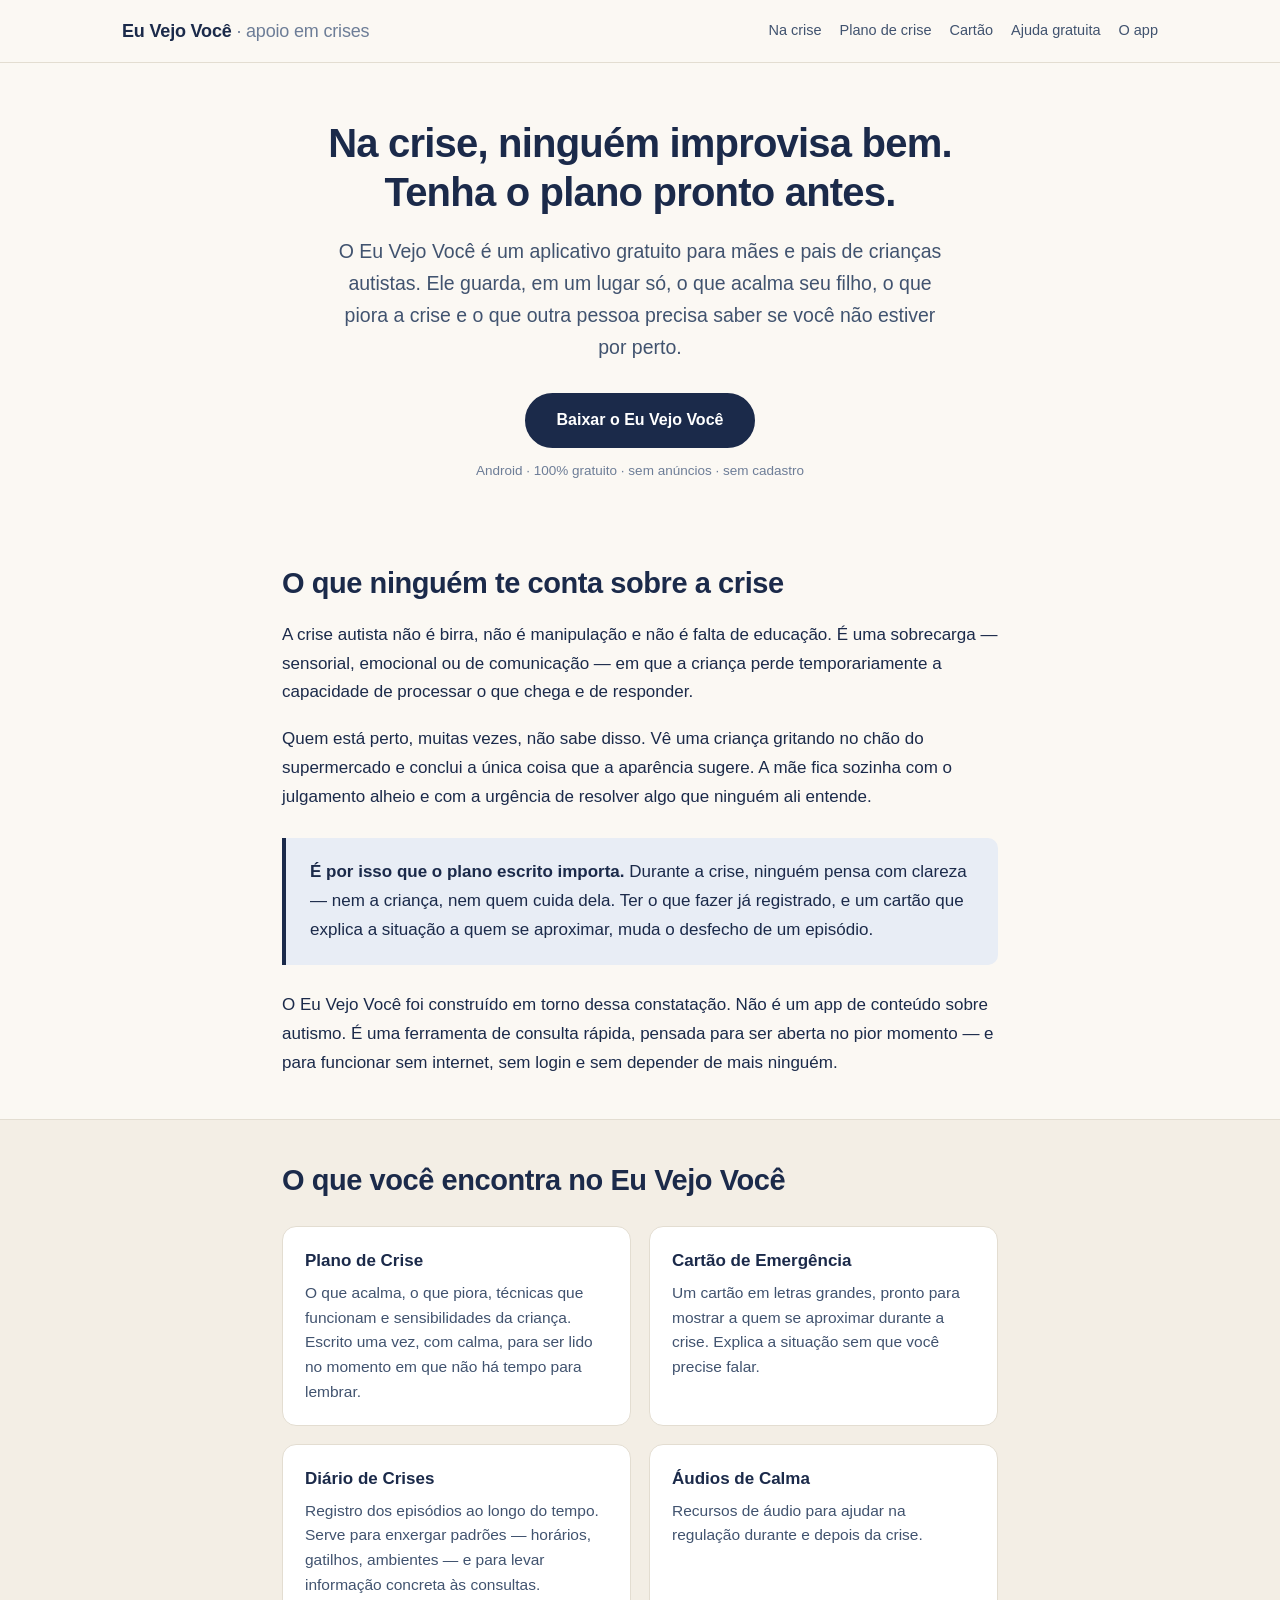
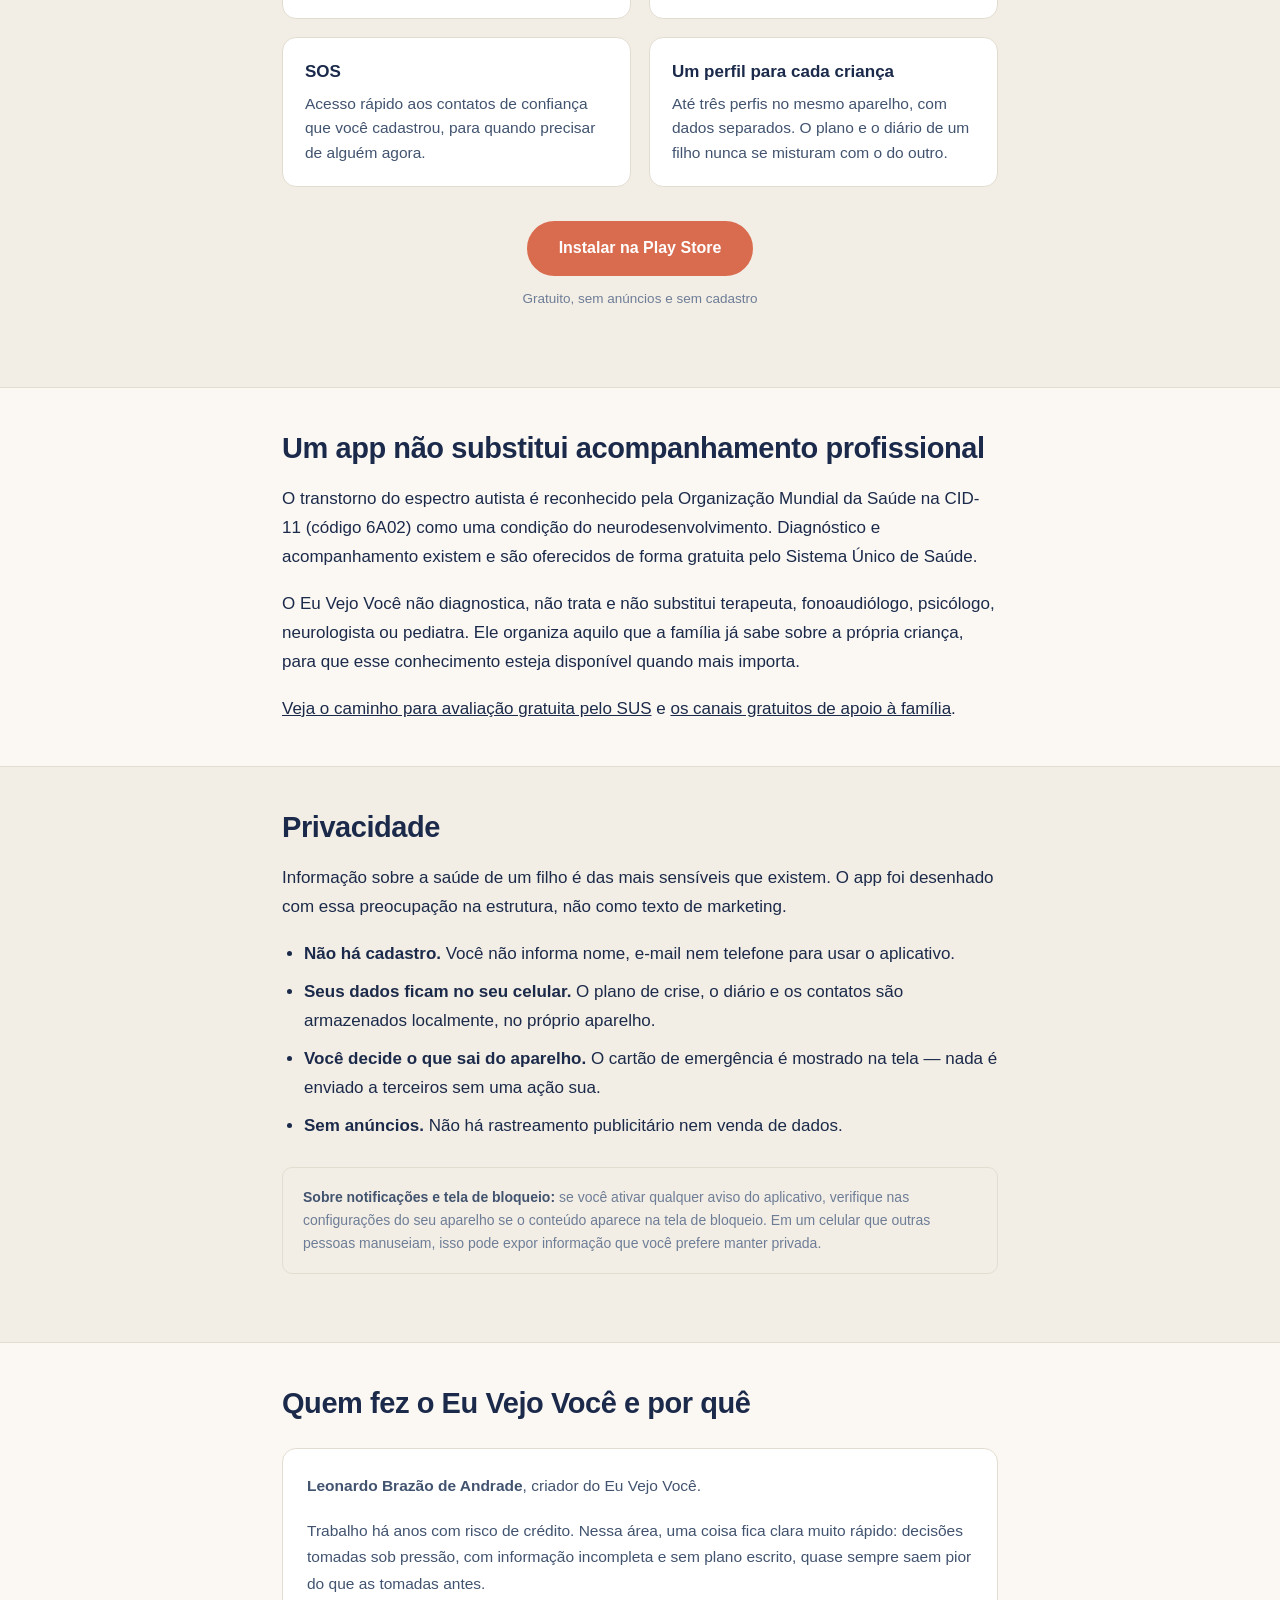
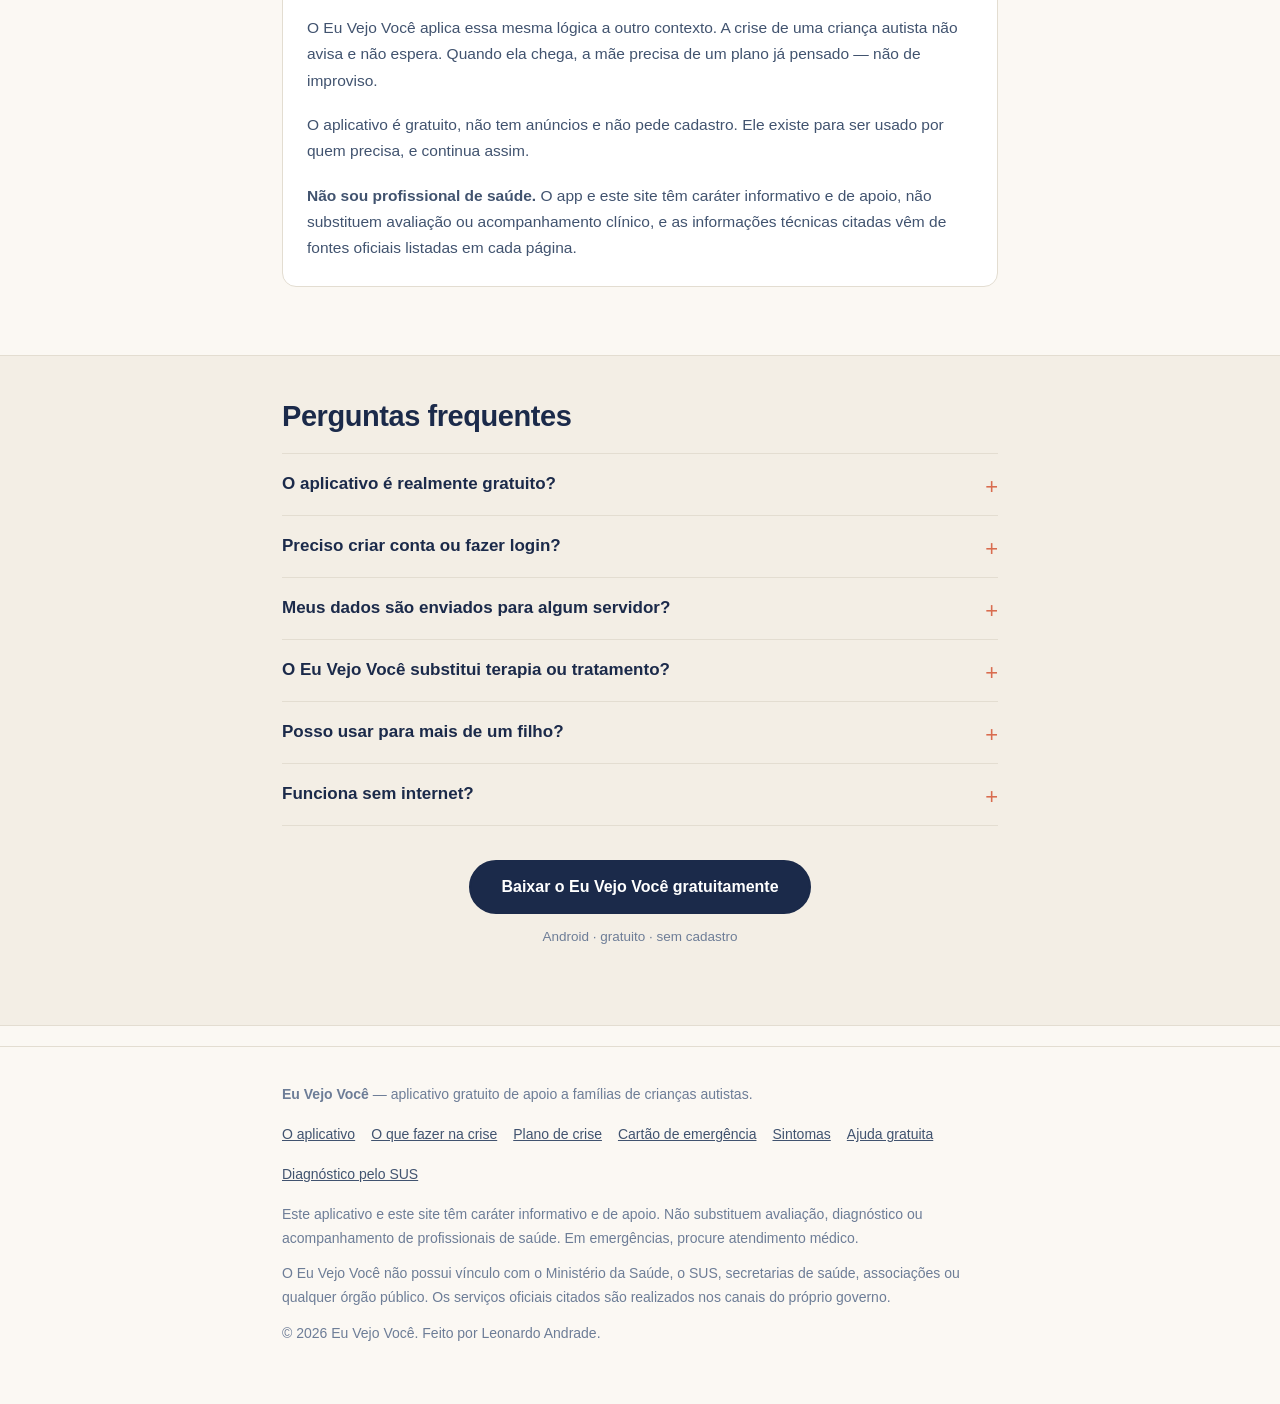
==== index.html @ 88e4e33b "Create index.html" ====
<!DOCTYPE html>
<html lang="pt-BR">
<head>
<meta charset="utf-8">
<meta name="viewport" content="width=device-width, initial-scale=1">
<title>Eu Vejo Você — app gratuito para mães de crianças autistas em crise</title>
<meta name="description" content="App gratuito que ajuda mães de crianças autistas a atravessar a crise: plano escrito, cartão de emergência e registro dos episódios. Sem cadastro e sem anúncios.">
<meta name="robots" content="index, follow">
<link rel="canonical" href="https://leoandradefr.github.io/eu-vejo-voce/">
<meta property="og:type" content="website">
<meta property="og:title" content="Eu Vejo Você — app gratuito para mães de crianças autistas">
<meta property="og:description" content="Plano de crise, cartão de emergência e diário de crises em um app gratuito, sem cadastro e sem anúncios.">
<meta property="og:url" content="https://leoandradefr.github.io/eu-vejo-voce/">
<meta property="og:locale" content="pt_BR">
<link rel="stylesheet" href="style.css">
<script type="application/ld+json">
{
  "@context": "https://schema.org",
  "@type": "SoftwareApplication",
  "name": "Eu Vejo Você",
  "applicationCategory": "HealthApplication",
  "operatingSystem": "Android",
  "url": "https://leoandradefr.github.io/eu-vejo-voce/",
  "installUrl": "https://play.google.com/store/apps/details?id=br.com.leonardo_andrade.eu_vejo_voce",
  "inLanguage": "pt-BR",
  "description": "Aplicativo gratuito de apoio a famílias de crianças autistas: plano de crise, cartão de emergência para mostrar a terceiros e registro dos episódios.",
  "offers": {
    "@type": "Offer",
    "price": "0",
    "priceCurrency": "BRL"
  },
  "author": {
    "@type": "Person",
    "name": "Leonardo Brazão de Andrade"
  }
}
</script>
</head>
<body>
<a class="skip-link" href="#conteudo">Ir para o conteúdo</a>

<header class="site">
  <div class="wrap-wide">
    <a class="brand" href="index.html">Eu Vejo Você <span>· apoio em crises</span></a>
    <nav class="site">
      <a href="como-acalmar-crianca-autista-em-crise.html">Na crise</a>
      <a href="plano-de-crise-autismo.html">Plano de crise</a>
      <a href="cartao-de-emergencia-autismo.html">Cartão</a>
      <a href="onde-buscar-ajuda-gratuita-autismo.html">Ajuda gratuita</a>
      <a href="app.html">O app</a>
    </nav>
  </div>
</header>

<main id="conteudo">

  <div class="wrap">
    <div class="hero">
      <h1>Na crise, ninguém improvisa bem. Tenha o plano pronto antes.</h1>
      <p class="lead">O Eu Vejo Você é um aplicativo gratuito para mães e pais de crianças autistas. Ele guarda, em um lugar só, o que acalma seu filho, o que piora a crise e o que outra pessoa precisa saber se você não estiver por perto.</p>
      <a class="btn" href="https://play.google.com/store/apps/details?id=br.com.leonardo_andrade.eu_vejo_voce">Baixar o Eu Vejo Você</a>
      <span class="btn-note">Android · 100% gratuito · sem anúncios · sem cadastro</span>
    </div>
  </div>

  <section>
    <div class="wrap">
      <h2>O que ninguém te conta sobre a crise</h2>
      <p>A crise autista não é birra, não é manipulação e não é falta de educação. É uma sobrecarga — sensorial, emocional ou de comunicação — em que a criança perde temporariamente a capacidade de processar o que chega e de responder.</p>
      <p>Quem está perto, muitas vezes, não sabe disso. Vê uma criança gritando no chão do supermercado e conclui a única coisa que a aparência sugere. A mãe fica sozinha com o julgamento alheio e com a urgência de resolver algo que ninguém ali entende.</p>
      <div class="callout">
        <p><strong>É por isso que o plano escrito importa.</strong> Durante a crise, ninguém pensa com clareza — nem a criança, nem quem cuida dela. Ter o que fazer já registrado, e um cartão que explica a situação a quem se aproximar, muda o desfecho de um episódio.</p>
      </div>
      <p>O Eu Vejo Você foi construído em torno dessa constatação. Não é um app de conteúdo sobre autismo. É uma ferramenta de consulta rápida, pensada para ser aberta no pior momento — e para funcionar sem internet, sem login e sem depender de mais ninguém.</p>
    </div>
  </section>

  <section class="alt">
    <div class="wrap">
      <h2>O que você encontra no Eu Vejo Você</h2>
      <div class="cards">
        <div class="card">
          <h3>Plano de Crise</h3>
          <p>O que acalma, o que piora, técnicas que funcionam e sensibilidades da criança. Escrito uma vez, com calma, para ser lido no momento em que não há tempo para lembrar.</p>
        </div>
        <div class="card">
          <h3>Cartão de Emergência</h3>
          <p>Um cartão em letras grandes, pronto para mostrar a quem se aproximar durante a crise. Explica a situação sem que você precise falar.</p>
        </div>
        <div class="card">
          <h3>Diário de Crises</h3>
          <p>Registro dos episódios ao longo do tempo. Serve para enxergar padrões — horários, gatilhos, ambientes — e para levar informação concreta às consultas.</p>
        </div>
        <div class="card">
          <h3>Áudios de Calma</h3>
          <p>Recursos de áudio para ajudar na regulação durante e depois da crise.</p>
        </div>
        <div class="card">
          <h3>SOS</h3>
          <p>Acesso rápido aos contatos de confiança que você cadastrou, para quando precisar de alguém agora.</p>
        </div>
        <div class="card">
          <h3>Um perfil para cada criança</h3>
          <p>Até três perfis no mesmo aparelho, com dados separados. O plano e o diário de um filho nunca se misturam com o do outro.</p>
        </div>
      </div>
      <div class="btn-row">
        <a class="btn btn-warm" href="https://play.google.com/store/apps/details?id=br.com.leonardo_andrade.eu_vejo_voce">Instalar na Play Store</a>
        <span class="btn-note">Gratuito, sem anúncios e sem cadastro</span>
      </div>
    </div>
  </section>

  <section>
    <div class="wrap">
      <h2>Um app não substitui acompanhamento profissional</h2>
      <p>O transtorno do espectro autista é reconhecido pela Organização Mundial da Saúde na CID-11 (código 6A02) como uma condição do neurodesenvolvimento. Diagnóstico e acompanhamento existem e são oferecidos de forma gratuita pelo Sistema Único de Saúde.</p>
      <p>O Eu Vejo Você não diagnostica, não trata e não substitui terapeuta, fonoaudiólogo, psicólogo, neurologista ou pediatra. Ele organiza aquilo que a família já sabe sobre a própria criança, para que esse conhecimento esteja disponível quando mais importa.</p>
      <p><a href="diagnostico-de-autismo-pelo-sus.html">Veja o caminho para avaliação gratuita pelo SUS</a> e <a href="onde-buscar-ajuda-gratuita-autismo.html">os canais gratuitos de apoio à família</a>.</p>
    </div>
  </section>

  <section class="alt">
    <div class="wrap">
      <h2>Privacidade</h2>
      <p>Informação sobre a saúde de um filho é das mais sensíveis que existem. O app foi desenhado com essa preocupação na estrutura, não como texto de marketing.</p>
      <ul>
        <li><strong>Não há cadastro.</strong> Você não informa nome, e-mail nem telefone para usar o aplicativo.</li>
        <li><strong>Seus dados ficam no seu celular.</strong> O plano de crise, o diário e os contatos são armazenados localmente, no próprio aparelho.</li>
        <li><strong>Você decide o que sai do aparelho.</strong> O cartão de emergência é mostrado na tela — nada é enviado a terceiros sem uma ação sua.</li>
        <li><strong>Sem anúncios.</strong> Não há rastreamento publicitário nem venda de dados.</li>
      </ul>
      <div class="notice">
        <strong>Sobre notificações e tela de bloqueio:</strong> se você ativar qualquer aviso do aplicativo, verifique nas configurações do seu aparelho se o conteúdo aparece na tela de bloqueio. Em um celular que outras pessoas manuseiam, isso pode expor informação que você prefere manter privada.
      </div>
    </div>
  </section>

  <section>
    <div class="wrap">
      <h2>Quem fez o Eu Vejo Você e por quê</h2>
      <div class="author">
        <div class="author-text">
          <p><strong>Leonardo Brazão de Andrade</strong>, criador do Eu Vejo Você.</p>
          <p>Trabalho há anos com risco de crédito. Nessa área, uma coisa fica clara muito rápido: decisões tomadas sob pressão, com informação incompleta e sem plano escrito, quase sempre saem pior do que as tomadas antes.</p>
          <p>O Eu Vejo Você aplica essa mesma lógica a outro contexto. A crise de uma criança autista não avisa e não espera. Quando ela chega, a mãe precisa de um plano já pensado — não de improviso.</p>
          <p>O aplicativo é gratuito, não tem anúncios e não pede cadastro. Ele existe para ser usado por quem precisa, e continua assim.</p>
          <p><strong>Não sou profissional de saúde.</strong> O app e este site têm caráter informativo e de apoio, não substituem avaliação ou acompanhamento clínico, e as informações técnicas citadas vêm de fontes oficiais listadas em cada página.</p>
        </div>
      </div>
    </div>
  </section>

  <section class="alt">
    <div class="wrap">
      <h2>Perguntas frequentes</h2>
      <div class="faq">
        <details>
          <summary>O aplicativo é realmente gratuito?</summary>
          <p>Sim. Não existe assinatura, compra dentro do aplicativo nem anúncio. O Eu Vejo Você é gratuito para todo mundo.</p>
        </details>
        <details>
          <summary>Preciso criar conta ou fazer login?</summary>
          <p>Não. O app não exige cadastro. Você abre e usa.</p>
        </details>
        <details>
          <summary>Meus dados são enviados para algum servidor?</summary>
          <p>Não. O plano de crise, o diário de crises e os contatos ficam armazenados no seu próprio celular. Não há envio automático dessas informações para terceiros.</p>
        </details>
        <details>
          <summary>O Eu Vejo Você substitui terapia ou tratamento?</summary>
          <p>Não. Ele é uma ferramenta de organização e apoio à família e não substitui acompanhamento profissional. Se você precisa de avaliação ou tratamento, procure uma UBS ou um CAPS — o atendimento é gratuito pelo SUS.</p>
        </details>
        <details>
          <summary>Posso usar para mais de um filho?</summary>
          <p>Sim. O app permite até três perfis, com plano de crise e diário separados para cada criança.</p>
        </details>
        <details>
          <summary>Funciona sem internet?</summary>
          <p>Sim. As informações que você cadastrou ficam no aparelho e podem ser consultadas offline.</p>
        </details>
      </div>
      <div class="btn-row">
        <a class="btn" href="https://play.google.com/store/apps/details?id=br.com.leonardo_andrade.eu_vejo_voce">Baixar o Eu Vejo Você gratuitamente</a>
        <span class="btn-note">Android · gratuito · sem cadastro</span>
      </div>
    </div>
  </section>

</main>

<footer class="site">
  <div class="wrap">
    <p><strong>Eu Vejo Você</strong> — aplicativo gratuito de apoio a famílias de crianças autistas.</p>
    <div class="foot-links">
      <a href="app.html">O aplicativo</a>
      <a href="como-acalmar-crianca-autista-em-crise.html">O que fazer na crise</a>
      <a href="plano-de-crise-autismo.html">Plano de crise</a>
      <a href="cartao-de-emergencia-autismo.html">Cartão de emergência</a>
      <a href="crise-autista-sintomas.html">Sintomas</a>
      <a href="onde-buscar-ajuda-gratuita-autismo.html">Ajuda gratuita</a>
      <a href="diagnostico-de-autismo-pelo-sus.html">Diagnóstico pelo SUS</a>
    </div>
    <p>Este aplicativo e este site têm caráter informativo e de apoio. Não substituem avaliação, diagnóstico ou acompanhamento de profissionais de saúde. Em emergências, procure atendimento médico.</p>
    <p>O Eu Vejo Você não possui vínculo com o Ministério da Saúde, o SUS, secretarias de saúde, associações ou qualquer órgão público. Os serviços oficiais citados são realizados nos canais do próprio governo.</p>
    <p>© 2026 Eu Vejo Você. Feito por Leonardo Andrade.</p>
  </div>
</footer>
</body>
</html>
---- style.css ----
/* Eu Vejo Você — site institucional
   Design: acolhedor, alta legibilidade, sem dependências externas.
   Paleta: azul-marinho profundo (estabilidade) + âmbar quente (acolhimento). */

:root {
  --bg: #fbf8f3;
  --bg-alt: #f3eee5;
  --ink: #1b2a4a;
  --ink-soft: #41536f;
  --ink-mute: #6d7d97;
  --brand: #1b2a4a;
  --brand-dark: #12203a;
  --brand-light: #e8edf5;
  --accent: #d96c4f;
  --accent-soft: #fbece6;
  --calm: #2e7d6e;
  --calm-light: #eaf3ee;
  --line: #e3ddd1;
  --white: #ffffff;
  --radius: 14px;
  --maxw: 760px;
  --maxw-wide: 1080px;
  --font: -apple-system, BlinkMacSystemFont, "Segoe UI", Roboto, "Helvetica Neue", Arial, sans-serif;
}

* { box-sizing: border-box; }

html {
  scroll-behavior: smooth;
  -webkit-text-size-adjust: 100%;
}

body {
  margin: 0;
  background: var(--bg);
  color: var(--ink);
  font-family: var(--font);
  font-size: 17px;
  line-height: 1.7;
  -webkit-font-smoothing: antialiased;
}

/* ---------- Estrutura ---------- */

.wrap {
  width: 100%;
  max-width: var(--maxw);
  margin: 0 auto;
  padding: 0 22px;
}

.wrap-wide {
  width: 100%;
  max-width: var(--maxw-wide);
  margin: 0 auto;
  padding: 0 22px;
}

header.site {
  border-bottom: 1px solid var(--line);
  background: var(--bg);
  position: sticky;
  top: 0;
  z-index: 20;
}

header.site .wrap-wide {
  display: flex;
  align-items: center;
  justify-content: space-between;
  gap: 16px;
  min-height: 62px;
  flex-wrap: wrap;
}

.brand {
  font-weight: 700;
  font-size: 18px;
  letter-spacing: -0.01em;
  color: var(--brand);
  text-decoration: none;
  white-space: nowrap;
}

.brand span {
  color: var(--ink-mute);
  font-weight: 500;
}

nav.site {
  display: flex;
  gap: 18px;
  flex-wrap: wrap;
}

nav.site a {
  color: var(--ink-soft);
  text-decoration: none;
  font-size: 14.5px;
  font-weight: 500;
  padding: 4px 0;
  border-bottom: 2px solid transparent;
  transition: color .15s, border-color .15s;
}

nav.site a:hover,
nav.site a:focus {
  color: var(--brand);
  border-bottom-color: var(--accent);
}

main { display: block; }

/* ---------- Hero ---------- */

.hero {
  padding: 56px 0 40px;
  text-align: center;
}

.hero h1 {
  font-size: clamp(28px, 5vw, 40px);
  line-height: 1.22;
  letter-spacing: -0.02em;
  margin: 0 0 18px;
  font-weight: 700;
  color: var(--ink);
}

.hero p.lead {
  font-size: clamp(17px, 2.2vw, 19.5px);
  color: var(--ink-soft);
  max-width: 620px;
  margin: 0 auto 30px;
  line-height: 1.65;
}

/* ---------- Botões ---------- */

.btn {
  display: inline-block;
  background: var(--brand);
  color: var(--white);
  text-decoration: none;
  font-weight: 600;
  font-size: 16px;
  padding: 15px 30px;
  border-radius: 999px;
  border: 2px solid var(--brand);
  transition: background .15s, transform .1s;
  line-height: 1.3;
}

.btn:hover, .btn:focus {
  background: var(--brand-dark);
  border-color: var(--brand-dark);
  transform: translateY(-1px);
}

.btn-warm {
  background: var(--accent);
  border-color: var(--accent);
}

.btn-warm:hover, .btn-warm:focus {
  background: #c25b3f;
  border-color: #c25b3f;
}

.btn-outline {
  background: transparent;
  color: var(--brand);
}

.btn-outline:hover, .btn-outline:focus {
  background: var(--brand-light);
  color: var(--brand-dark);
}

.btn-note {
  display: block;
  font-size: 13.5px;
  color: var(--ink-mute);
  margin-top: 12px;
}

.btn-row {
  text-align: center;
  margin: 34px 0;
}

/* ---------- Seções ---------- */

section {
  padding: 42px 0;
}

section.alt {
  background: var(--bg-alt);
  border-top: 1px solid var(--line);
  border-bottom: 1px solid var(--line);
}

h2 {
  font-size: clamp(23px, 3.4vw, 29px);
  line-height: 1.3;
  letter-spacing: -0.015em;
  margin: 0 0 18px;
  font-weight: 700;
}

h3 {
  font-size: 19px;
  line-height: 1.4;
  margin: 30px 0 10px;
  font-weight: 650;
  color: var(--brand-dark);
}

p { margin: 0 0 18px; }

p:last-child { margin-bottom: 0; }

a { color: var(--brand); }

ul, ol {
  margin: 0 0 18px;
  padding-left: 22px;
}

li { margin-bottom: 9px; }

strong { font-weight: 650; }

/* ---------- Cards ---------- */

.cards {
  display: grid;
  grid-template-columns: repeat(auto-fit, minmax(240px, 1fr));
  gap: 18px;
  margin: 26px 0;
}

.card {
  background: var(--white);
  border: 1px solid var(--line);
  border-radius: var(--radius);
  padding: 22px 22px 20px;
}

.card h3 {
  margin: 0 0 8px;
  font-size: 17px;
  color: var(--ink);
}

.card p {
  font-size: 15.5px;
  color: var(--ink-soft);
  margin: 0;
  line-height: 1.6;
}

/* ---------- Callout ---------- */

.callout {
  background: var(--brand-light);
  border-left: 4px solid var(--brand);
  border-radius: 0 10px 10px 0;
  padding: 20px 24px;
  margin: 26px 0;
}

.callout p { margin-bottom: 10px; }
.callout p:last-child { margin-bottom: 0; }

.callout-warm {
  background: var(--accent-soft);
  border-left-color: var(--accent);
}

.callout-calm {
  background: var(--calm-light);
  border-left-color: var(--calm);
}

/* ---------- FAQ ---------- */

.faq details {
  border-bottom: 1px solid var(--line);
  padding: 16px 0;
}

.faq details:first-of-type { border-top: 1px solid var(--line); }

.faq summary {
  font-weight: 650;
  cursor: pointer;
  font-size: 17px;
  color: var(--ink);
  list-style: none;
  position: relative;
  padding-right: 28px;
}

.faq summary::-webkit-details-marker { display: none; }

.faq summary::after {
  content: "+";
  position: absolute;
  right: 0;
  top: -2px;
  font-size: 22px;
  font-weight: 400;
  color: var(--accent);
}

.faq details[open] summary::after { content: "−"; }

.faq details p {
  margin-top: 12px;
  color: var(--ink-soft);
  font-size: 16px;
}

/* ---------- Referências ---------- */

.refs {
  font-size: 14.5px;
  color: var(--ink-soft);
}

.refs li { margin-bottom: 11px; }

.refs a { color: var(--brand); }

/* ---------- Autor ---------- */

.author {
  display: flex;
  gap: 20px;
  align-items: flex-start;
  background: var(--white);
  border: 1px solid var(--line);
  border-radius: var(--radius);
  padding: 24px;
  margin: 26px 0;
}

.author-text { font-size: 15.5px; color: var(--ink-soft); }

.author-text p:last-child { margin-bottom: 0; }

/* ---------- Avisos ---------- */

.notice {
  font-size: 14px;
  color: var(--ink-mute);
  line-height: 1.65;
  background: var(--bg-alt);
  border: 1px solid var(--line);
  border-radius: 10px;
  padding: 18px 20px;
  margin: 26px 0;
}

.notice strong { color: var(--ink-soft); }

/* ---------- Footer ---------- */

footer.site {
  border-top: 1px solid var(--line);
  padding: 36px 0 46px;
  margin-top: 20px;
  font-size: 14px;
  color: var(--ink-mute);
}

footer.site p { margin-bottom: 12px; }

footer.site a { color: var(--ink-soft); }

footer.site .foot-links {
  display: flex;
  gap: 16px;
  flex-wrap: wrap;
  margin: 16px 0;
}

/* ---------- Utilidades ---------- */

.center { text-align: center; }

.small { font-size: 14.5px; color: var(--ink-mute); }

.skip-link {
  position: absolute;
  left: -9999px;
}

.skip-link:focus {
  left: 12px;
  top: 12px;
  background: var(--brand);
  color: white;
  padding: 10px 16px;
  border-radius: 8px;
  z-index: 99;
}

/* ---------- Responsivo ---------- */

@media (max-width: 620px) {
  body { font-size: 16.5px; }
  .hero { padding: 38px 0 26px; }
  section { padding: 32px 0; }
  .btn { width: 100%; text-align: center; }
  .author { flex-direction: column; gap: 12px; }
  nav.site { gap: 14px; }
  nav.site a { font-size: 14px; }
}

@media (prefers-reduced-motion: reduce) {
  html { scroll-behavior: auto; }
  * { transition: none !important; }
}
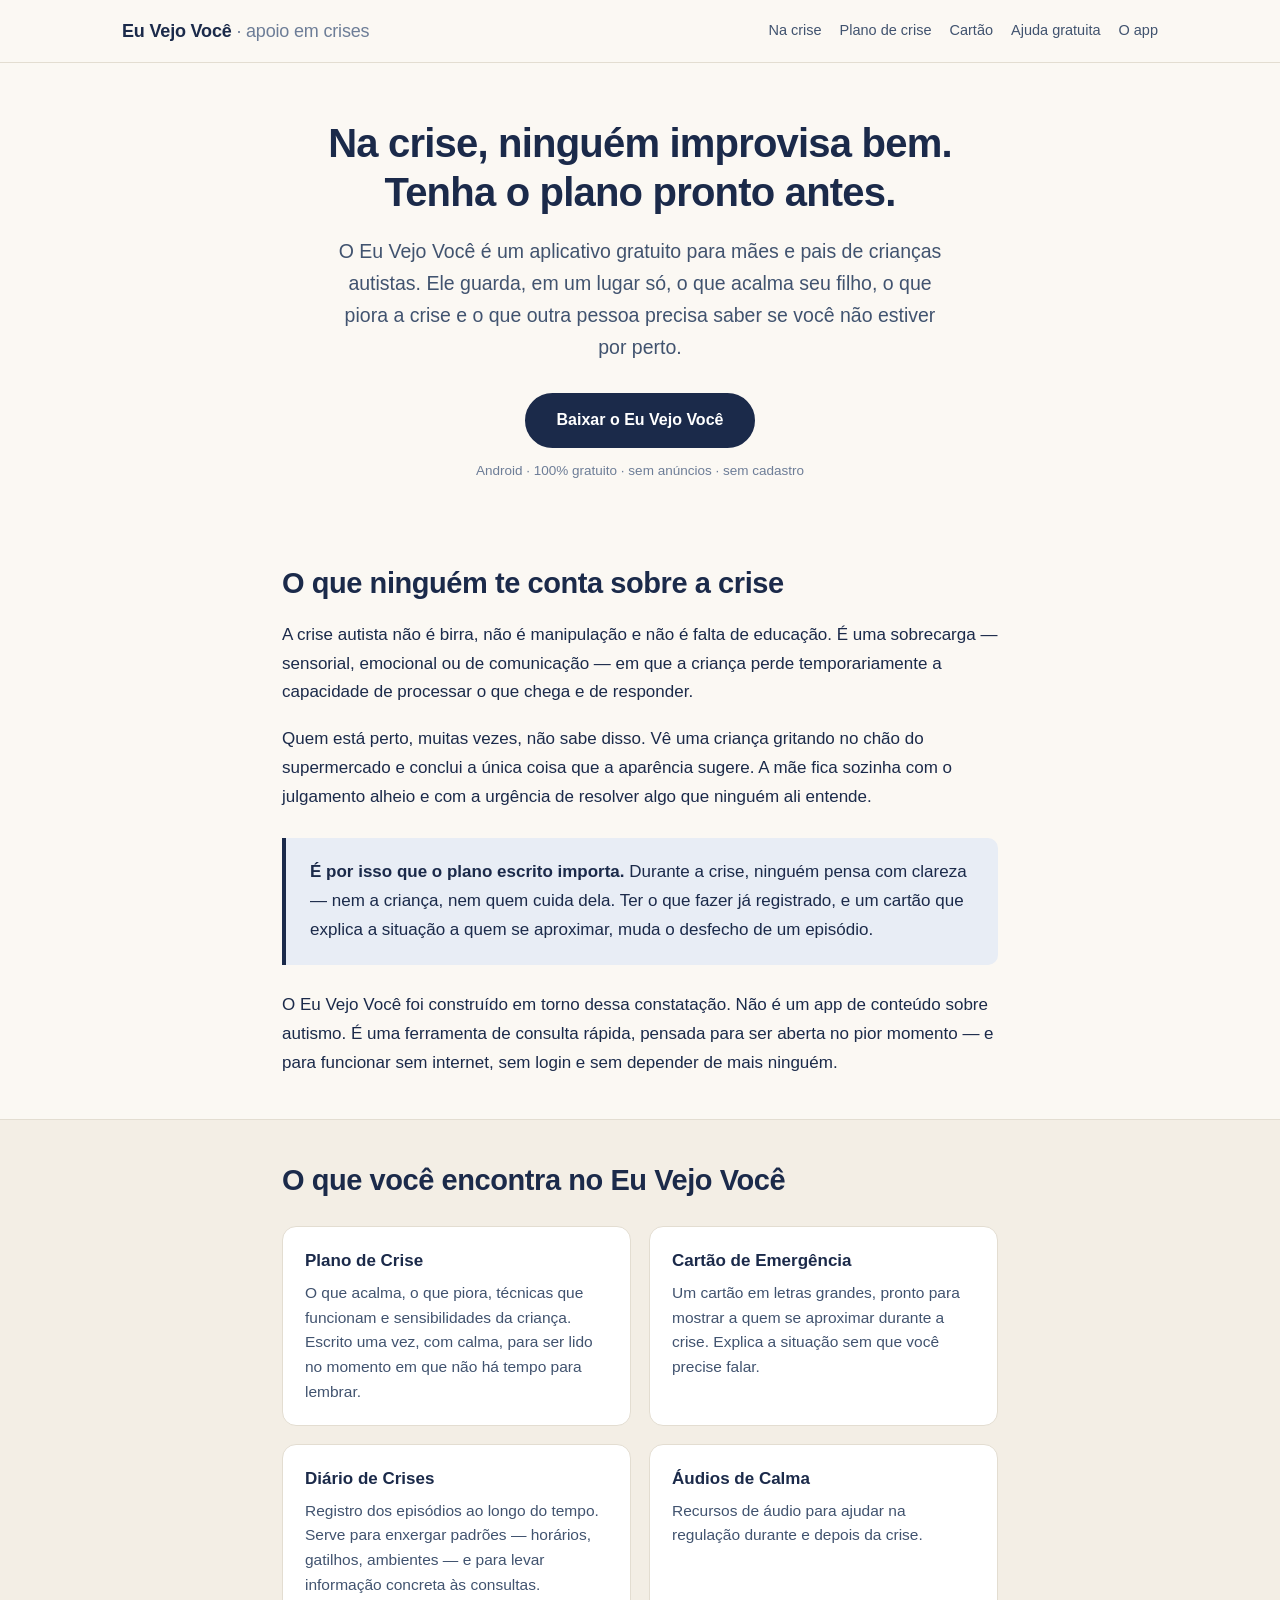
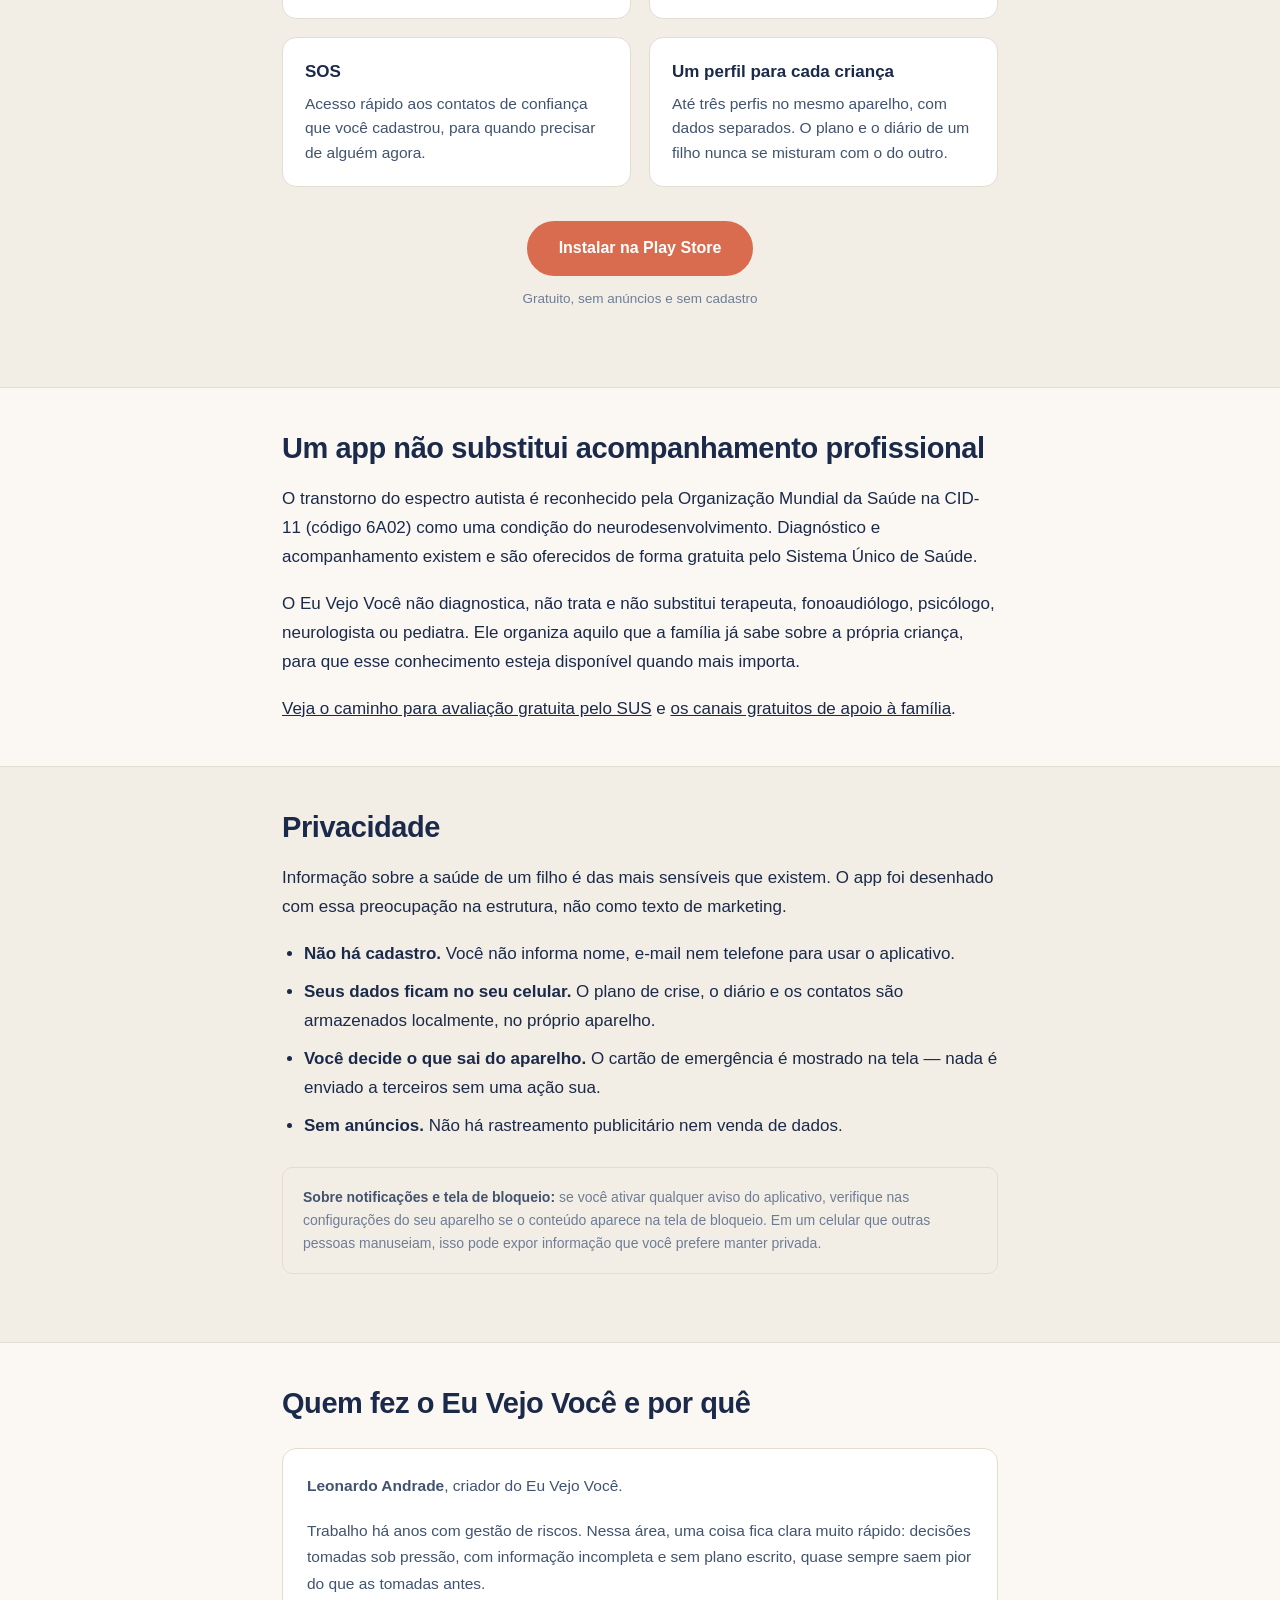
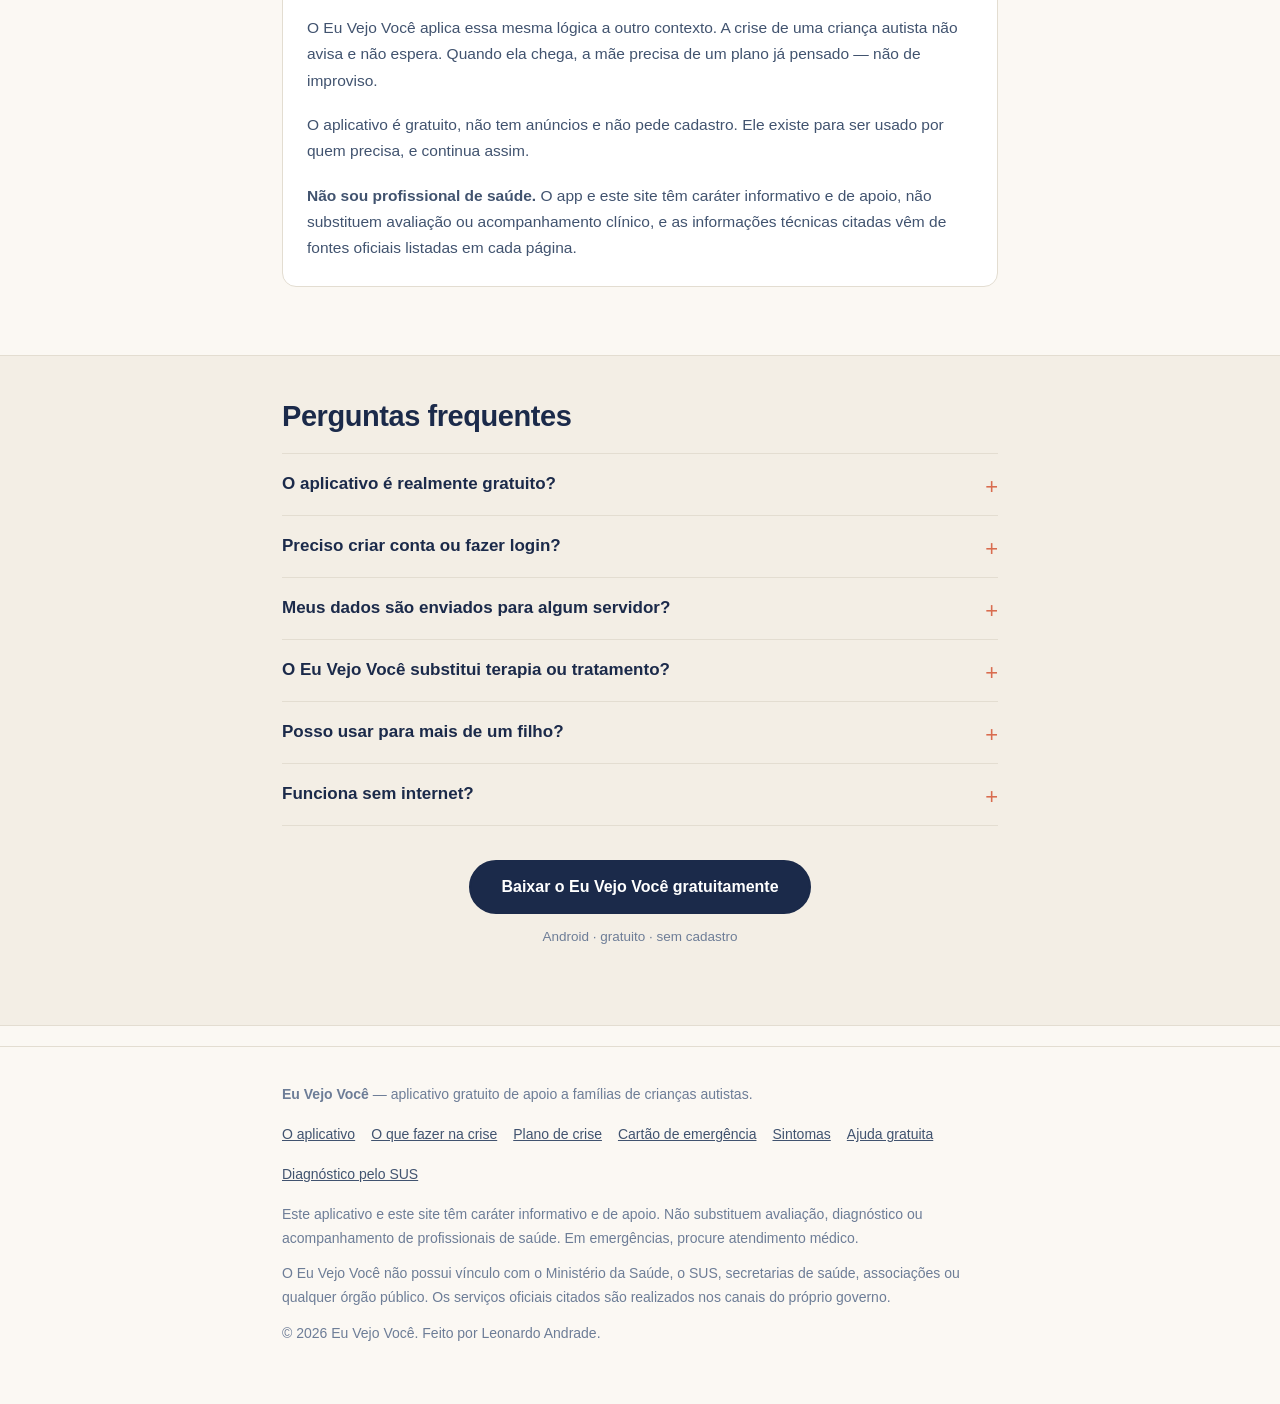
==== commit 0671a6a5: "Update index.html" ====
--- a/index.html
+++ b/index.html
@@ -31,7 +31,7 @@
   },
   "author": {
     "@type": "Person",
-    "name": "Leonardo Brazão de Andrade"
+    "name": "Leonardo Andrade"
   }
 }
 </script>
@@ -141,8 +141,8 @@
       <h2>Quem fez o Eu Vejo Você e por quê</h2>
       <div class="author">
         <div class="author-text">
-          <p><strong>Leonardo Brazão de Andrade</strong>, criador do Eu Vejo Você.</p>
-          <p>Trabalho há anos com risco de crédito. Nessa área, uma coisa fica clara muito rápido: decisões tomadas sob pressão, com informação incompleta e sem plano escrito, quase sempre saem pior do que as tomadas antes.</p>
+          <p><strong>Leonardo Andrade</strong>, criador do Eu Vejo Você.</p>
+          <p>Trabalho há anos com gestão de riscos. Nessa área, uma coisa fica clara muito rápido: decisões tomadas sob pressão, com informação incompleta e sem plano escrito, quase sempre saem pior do que as tomadas antes.</p>
           <p>O Eu Vejo Você aplica essa mesma lógica a outro contexto. A crise de uma criança autista não avisa e não espera. Quando ela chega, a mãe precisa de um plano já pensado — não de improviso.</p>
           <p>O aplicativo é gratuito, não tem anúncios e não pede cadastro. Ele existe para ser usado por quem precisa, e continua assim.</p>
           <p><strong>Não sou profissional de saúde.</strong> O app e este site têm caráter informativo e de apoio, não substituem avaliação ou acompanhamento clínico, e as informações técnicas citadas vêm de fontes oficiais listadas em cada página.</p>
